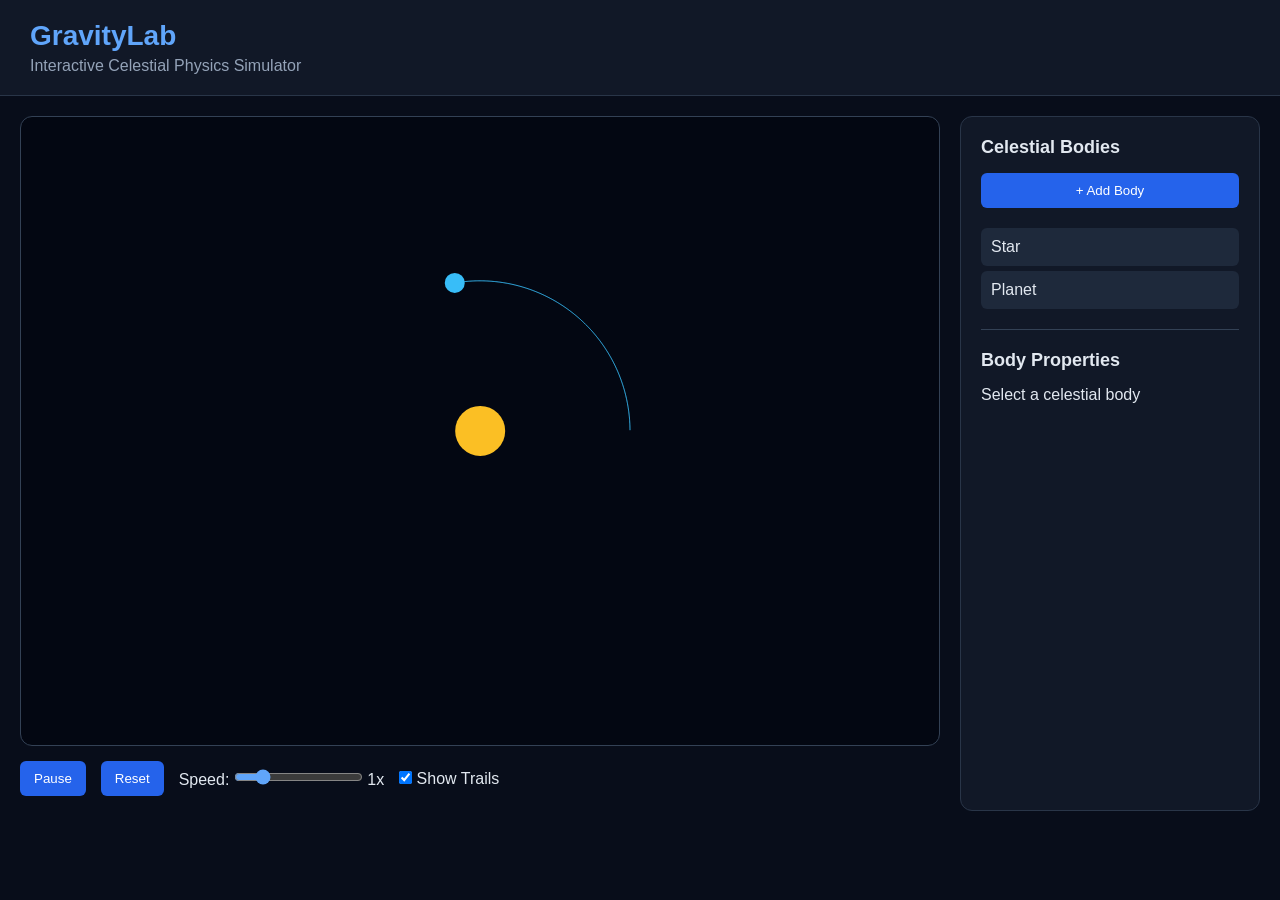
==== GravityLab/index.html @ 4f77f832 "Add files via upload" ====
<!DOCTYPE html>
<html lang="en">
<head>
    <meta charset="UTF-8">
    <meta name="viewport"
          content="width=device-width, initial-scale=1.0">

    <title>GravityLab</title>
    <link rel="stylesheet" href="style.css">
</head>
<body>

<header>
    <h1>GravityLab</h1>
    <p>Interactive Celestial Physics Simulator</p>
</header>

<main class="app-layout">

    <section class="universe-container">
        <canvas id="universe"></canvas>

        <div class="simulation-controls">
            <button id="playPauseBtn">Pause</button>
            <button id="resetBtn">Reset</button>

            <label>
                Speed:
                <input
                    type="range"
                    id="speedSlider"
                    min="0.1"
                    max="5"
                    step="0.1"
                    value="1"
                >
                <span id="speedValue">1x</span>
            </label>

            <label>
                <input
                    type="checkbox"
                    id="trailToggle"
                    checked
                >
                Show Trails
            </label>
        </div>
    </section>

    <aside class="control-panel">

        <h2>Celestial Bodies</h2>

        <button id="addBodyBtn" class="add-button">
            + Add Body
        </button>

        <div id="bodyList"></div>

        <hr>

        <h2>Body Properties</h2>

        <p id="selectedBodyName">
            Select a celestial body
        </p>

        <div id="bodyProperties" class="hidden">

            <label>
                Mass:
                <span id="massValue"></span>
                <input
                    type="range"
                    id="massSlider"
                    min="1"
                    max="20000"
                    step="1"
                >
            </label>

            <label>
                Radius:
                <span id="radiusValue"></span>
                <input
                    type="range"
                    id="radiusSlider"
                    min="3"
                    max="50"
                    step="1"
                >
            </label>

            <label>
                Velocity X:
                <input
                    type="number"
                    id="vxInput"
                    step="0.1"
                >
            </label>

            <label>
                Velocity Y:
                <input
                    type="number"
                    id="vyInput"
                    step="0.1"
                >
            </label>

            <button id="deleteBodyBtn" class="delete-button">
                Delete Body
            </button>

        </div>

    </aside>

</main>

<script src="script.js"></script>

</body>
</html>
---- GravityLab/style.css ----
* {
    margin: 0;
    padding: 0;
    box-sizing: border-box;
}

body {
    background: #080d1a;
    color: #e2e8f0;
    font-family: Arial, sans-serif;
}

header {
    padding: 20px 30px;
    background: #111827;
    border-bottom: 1px solid #293548;
}

h1 {
    color: #60a5fa;
    font-size: 28px;
}

header p {
    color: #94a3b8;
    margin-top: 5px;
}

.app-layout {
    display: grid;
    grid-template-columns: minmax(0, 1fr) 300px;
    gap: 20px;
    padding: 20px;
}

.universe-container {
    min-width: 0;
}

canvas {
    display: block;
    width: 100%;
    height: 70vh;
    background: #030712;
    border: 1px solid #334155;
    border-radius: 12px;
    cursor: crosshair;
}

.simulation-controls {
    display: flex;
    flex-wrap: wrap;
    align-items: center;
    gap: 15px;
    padding: 15px 0;
}

button {
    background: #2563eb;
    color: white;
    border: none;
    border-radius: 6px;
    padding: 10px 14px;
    cursor: pointer;
}

button:hover {
    background: #1d4ed8;
}

.control-panel {
    background: #111827;
    padding: 20px;
    border-radius: 12px;
    border: 1px solid #293548;
}

.control-panel h2 {
    font-size: 18px;
    margin-bottom: 15px;
}

.control-panel label {
    display: block;
    margin: 18px 0;
    font-size: 14px;
}

.control-panel input[type="range"],
.control-panel input[type="number"] {
    display: block;
    width: 100%;
    margin-top: 8px;
}

input[type="number"] {
    background: #1e293b;
    border: 1px solid #475569;
    border-radius: 6px;
    color: white;
    padding: 8px;
}

input[type="range"] {
    accent-color: #60a5fa;
}

.add-button {
    width: 100%;
    margin-bottom: 15px;
}

.delete-button {
    background: #dc2626;
    width: 100%;
}

.delete-button:hover {
    background: #b91c1c;
}

.body-item {
    padding: 10px;
    margin: 5px 0;
    background: #1e293b;
    border-radius: 6px;
    cursor: pointer;
}

.body-item:hover,
.body-item.selected {
    background: #334155;
}

.hidden {
    display: none;
}

hr {
    border: none;
    border-top: 1px solid #334155;
    margin: 20px 0;
}

@media (max-width: 800px) {
    .app-layout {
        grid-template-columns: 1fr;
    }
}
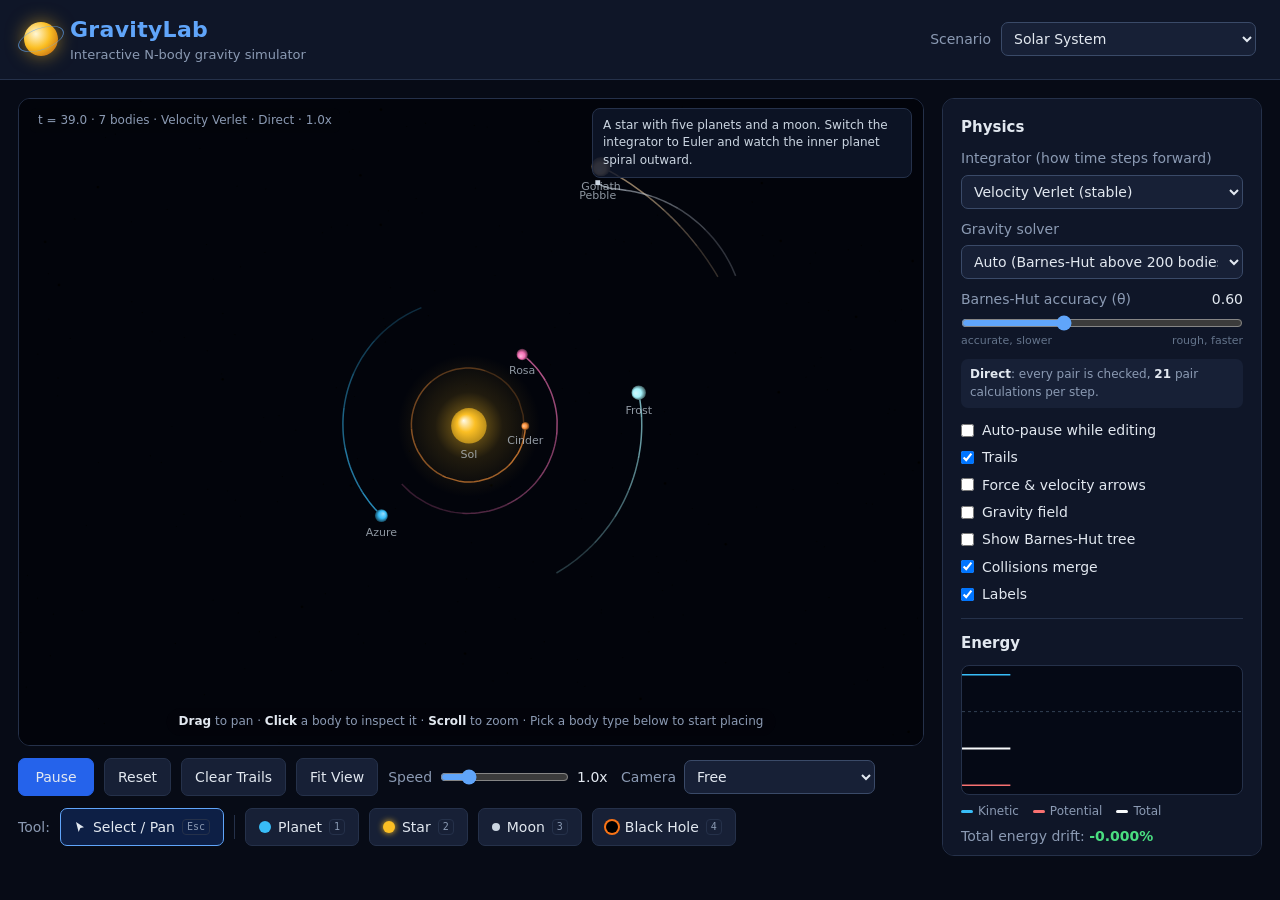
==== commit 8e2e5dcc: "Update to latest CSS, JS, and HTML files" ====
--- a/GravityLab/index.html
+++ b/GravityLab/index.html
@@ -1,127 +1,343 @@
-
-<!DOCTYPE html>
-<html lang="en">
-<head>
-    <meta charset="UTF-8">
-    <meta name="viewport"
-          content="width=device-width, initial-scale=1.0">
-
-    <title>GravityLab</title>
-    <link rel="stylesheet" href="style.css">
-</head>
-<body>
-
-<header>
-    <h1>GravityLab</h1>
-    <p>Interactive Celestial Physics Simulator</p>
-</header>
-
-<main class="app-layout">
-
-    <section class="universe-container">
-        <canvas id="universe"></canvas>
-
-        <div class="simulation-controls">
-            <button id="playPauseBtn">Pause</button>
-            <button id="resetBtn">Reset</button>
-
-            <label>
-                Speed:
-                <input
-                    type="range"
-                    id="speedSlider"
-                    min="0.1"
-                    max="5"
-                    step="0.1"
-                    value="1"
-                >
-                <span id="speedValue">1x</span>
-            </label>
-
-            <label>
-                <input
-                    type="checkbox"
-                    id="trailToggle"
-                    checked
-                >
-                Show Trails
-            </label>
-        </div>
-    </section>
-
-    <aside class="control-panel">
-
-        <h2>Celestial Bodies</h2>
-
-        <button id="addBodyBtn" class="add-button">
-            + Add Body
-        </button>
-
-        <div id="bodyList"></div>
-
-        <hr>
-
-        <h2>Body Properties</h2>
-
-        <p id="selectedBodyName">
-            Select a celestial body
-        </p>
-
-        <div id="bodyProperties" class="hidden">
-
-            <label>
-                Mass:
-                <span id="massValue"></span>
-                <input
-                    type="range"
-                    id="massSlider"
-                    min="1"
-                    max="20000"
-                    step="1"
-                >
-            </label>
-
-            <label>
-                Radius:
-                <span id="radiusValue"></span>
-                <input
-                    type="range"
-                    id="radiusSlider"
-                    min="3"
-                    max="50"
-                    step="1"
-                >
-            </label>
-
-            <label>
-                Velocity X:
-                <input
-                    type="number"
-                    id="vxInput"
-                    step="0.1"
-                >
-            </label>
-
-            <label>
-                Velocity Y:
-                <input
-                    type="number"
-                    id="vyInput"
-                    step="0.1"
-                >
-            </label>
-
-            <button id="deleteBodyBtn" class="delete-button">
-                Delete Body
-            </button>
-
-        </div>
-
-    </aside>
-
-</main>
-
-<script src="script.js"></script>
-
-</body>
-</html>
+<!DOCTYPE html>
+<html lang="en">
+<head>
+    <meta charset="UTF-8">
+    <meta name="viewport" content="width=device-width, initial-scale=1.0">
+    <title>GravityLab</title>
+    <link rel="stylesheet" href="style.css">
+</head>
+<body>
+
+<header class="topbar">
+    <div class="brand">
+        <div class="logo" aria-hidden="true"></div>
+        <div>
+            <h1>GravityLab</h1>
+            <p>Interactive N-body gravity simulator</p>
+        </div>
+    </div>
+    <div class="scenario-picker">
+        <label for="scenarioSelect">Scenario</label>
+        <select id="scenarioSelect">
+            <option value="solar">Solar System</option>
+            <option value="sunPlanet">Star &amp; Planet</option>
+            <option value="binary">Binary Stars</option>
+            <option value="figure8">Figure-8 (three bodies)</option>
+            <option value="slingshot">Gravity Assist</option>
+            <option value="blackhole">Black Hole Disk</option>
+            <option value="cluster">Random Cluster</option>
+            <option value="planetFormation">Planet Formation (1,500 rocks)</option>
+            <option value="galaxies">Galaxy Collision (3,000 stars)</option>
+            <option value="empty">Empty Space</option>
+        </select>
+    </div>
+</header>
+
+<main class="app-layout">
+
+    <section class="universe-container">
+
+        <div class="canvas-wrap">
+            <canvas id="universe"></canvas>
+
+            <div class="hud" id="hud"></div>
+
+            <div class="scenario-note" id="scenarioNote"></div>
+
+            <div class="canvas-hint" id="canvasHint"></div>
+        </div>
+
+        <div class="simulation-controls">
+            <button id="playPauseBtn" class="primary">Pause</button>
+            <button id="resetBtn">Reset</button>
+            <button id="clearTrailsBtn">Clear Trails</button>
+            <button id="centerViewBtn">Fit View</button>
+
+            <label class="inline">
+                Speed
+                <input type="range" id="speedSlider" min="0.1" max="5" step="0.1" value="1">
+                <span id="speedValue">1.0x</span>
+            </label>
+
+            <label class="inline">
+                Camera
+                <select id="cameraSelect">
+                    <option value="free">Free</option>
+                    <option value="com">Follow center of mass</option>
+                    <option value="selected">Follow selected body</option>
+                </select>
+            </label>
+        </div>
+
+        <div class="brush-bar">
+            <span class="brush-label">Tool:</span>
+            <button class="brush active" data-type="select">
+                <svg class="cursor-icon" width="12" height="12" viewBox="0 0 12 12" aria-hidden="true">
+                    <path d="M2 1 L10 6.2 L6.4 7 L4.6 11 Z" fill="currentColor"/>
+                </svg>Select / Pan <kbd>Esc</kbd>
+            </button>
+            <span class="brush-divider" aria-hidden="true"></span>
+            <button class="brush" data-type="planet">
+                <span class="swatch planet"></span>Planet <kbd>1</kbd>
+            </button>
+            <button class="brush" data-type="star">
+                <span class="swatch star"></span>Star <kbd>2</kbd>
+            </button>
+            <button class="brush" data-type="moon">
+                <span class="swatch moon"></span>Moon <kbd>3</kbd>
+            </button>
+            <button class="brush" data-type="blackhole">
+                <span class="swatch blackhole"></span>Black Hole <kbd>4</kbd>
+            </button>
+        </div>
+
+    </section>
+
+    <aside class="control-panel">
+
+        <section class="panel-section">
+            <h2>Physics</h2>
+
+            <label class="field">
+                Integrator (how time steps forward)
+                <select id="integratorSelect">
+                    <option value="verlet">Velocity Verlet (stable)</option>
+                    <option value="euler">Euler (simple, drifts)</option>
+                </select>
+            </label>
+
+            <label class="field">
+                Gravity solver
+                <select id="solverSelect">
+                    <option value="auto">Auto (Barnes-Hut above 200 bodies)</option>
+                    <option value="direct">Direct (exact, every pair)</option>
+                    <option value="bh">Barnes-Hut (fast, approximate)</option>
+                </select>
+            </label>
+
+            <div class="field">
+                <label for="thetaSlider">
+                    Barnes-Hut accuracy (&theta;) <span class="value" id="thetaValue">0.60</span>
+                </label>
+                <input type="range" id="thetaSlider" min="0.1" max="1.5" step="0.05" value="0.6">
+                <span class="range-ends"><span>accurate, slower</span><span>rough, faster</span></span>
+            </div>
+
+            <p class="solver-stats" id="solverStats"></p>
+
+            <div class="toggles">
+                <label title="Pauses the simulation while you drag a slider or type in a box, then resumes">
+                    <input type="checkbox" id="autoPauseToggle"> Auto-pause while editing
+                </label>
+                <label><input type="checkbox" id="trailToggle" checked> Trails</label>
+                <label><input type="checkbox" id="vectorToggle"> Force &amp; velocity arrows</label>
+                <label><input type="checkbox" id="fieldToggle"> Gravity field</label>
+                <label><input type="checkbox" id="treeToggle"> Show Barnes-Hut tree</label>
+                <label><input type="checkbox" id="mergeToggle" checked> Collisions merge</label>
+                <label><input type="checkbox" id="labelToggle" checked> Labels</label>
+            </div>
+
+            <p class="legend-note hidden" id="vectorLegend">
+                <span class="dot" style="background:#4ade80"></span>velocity
+                <span class="dot" style="background:#fb923c"></span>acceleration (gravity)
+                <br>Arrow lengths are scaled down to fit on screen.
+            </p>
+
+            <p class="legend-note hidden" id="treeLegend">
+                Each square holds up to 8 bodies before splitting into four.
+                Select a body to see what its group uses:
+                <br><span class="dot" style="background:#fb923c"></span>far squares, each pulling as one mass at its dot
+                <br><span class="dot" style="background:#22d3ee"></span>nearby bodies, calculated one by one
+            </p>
+        </section>
+
+        <section class="panel-section">
+            <h2>Energy</h2>
+            <canvas id="energyChart"></canvas>
+            <div class="energy-legend">
+                <span><i style="background:#38bdf8"></i>Kinetic</span>
+                <span><i style="background:#f87171"></i>Potential</span>
+                <span><i style="background:#f8fafc"></i>Total</span>
+            </div>
+            <p class="drift">
+                Total energy drift: <b id="driftValue">0.000%</b>
+            </p>
+        </section>
+
+        <section class="panel-section">
+            <h2>Bodies <span class="count" id="bodyCount"></span></h2>
+            <div id="bodyList"></div>
+        </section>
+
+        <section class="panel-section">
+            <h2>Selected Body</h2>
+
+            <p id="selectedBodyName" class="muted">Click a body to inspect it</p>
+
+            <div id="bodyProperties" class="hidden">
+
+                <div class="field">
+                    <label for="massInput">Mass</label>
+                    <div class="slider-row">
+                        <input type="range" id="massSlider" min="0" max="1000" step="1" aria-label="Mass slider">
+                        <input type="number" id="massInput" min="0.01" max="1000000" step="any">
+                    </div>
+                </div>
+
+                <div class="field">
+                    <label for="radiusInput">Radius</label>
+                    <div class="slider-row">
+                        <input type="range" id="radiusSlider" min="1" max="60" step="0.5" aria-label="Radius slider">
+                        <input type="number" id="radiusInput" min="1" max="60" step="0.5">
+                    </div>
+                </div>
+
+                <div class="two-col">
+                    <label class="field">
+                        Velocity X
+                        <input type="number" id="vxInput" step="0.1">
+                    </label>
+                    <label class="field">
+                        Velocity Y
+                        <input type="number" id="vyInput" step="0.1">
+                    </label>
+                </div>
+
+                <p class="muted small">Speed: <b id="speedReadout">0</b></p>
+
+                <div class="two-col">
+                    <button id="orbitBtn">Make it orbit</button>
+                    <button id="deleteBodyBtn" class="danger">Delete</button>
+                </div>
+
+            </div>
+        </section>
+
+        <details class="panel-section explainer">
+            <summary>How it works</summary>
+
+            <h3>1. Newton's law of gravity</h3>
+            <p>
+                Every body pulls on every other body. The pull from a body
+                of mass <i>M</i> at distance <i>r</i> gives an acceleration of
+                <code>a = G&middot;M / r&sup2;</code>, pointing toward it.
+                Each body adds up the pulls from all the others. We visit
+                each <em>pair</em> only once and apply equal and opposite
+                forces (Newton's third law), which halves the work.
+            </p>
+
+            <h3>2. Stepping through time</h3>
+            <p>
+                A computer can't run time continuously, so we take tiny
+                steps of length <code>dt</code>.
+            </p>
+            <p>
+                <b>Euler</b> moves each body using its current velocity, then
+                updates the velocity. It's simple, but every step adds a little
+                energy, so orbits slowly spiral outward.
+            </p>
+            <p>
+                <b>Velocity Verlet</b> does a half-step "kick" to the velocity,
+                moves ("drift"), recomputes gravity, then does the second
+                half-kick. It's <em>symplectic</em>: it preserves the geometry of
+                the motion, so energy errors stay tiny and don't grow. Switch
+                integrators and watch the energy graph.
+            </p>
+
+            <h3>3. Energy</h3>
+            <p>
+                Kinetic energy is <code>&frac12;mv&sup2;</code> and gravitational
+                potential energy is <code>&minus;G&middot;m&#8321;m&#8322; / r</code>.
+                With nothing outside the system, their sum should stay constant.
+                The white line on the graph is that total. A flat line means the
+                simulation is trustworthy.
+            </p>
+
+            <h3>4. Softening</h3>
+            <p>
+                Real gravity becomes infinite when two bodies touch
+                (<i>r</i> &rarr; 0). We use <code>r&sup2; + &epsilon;&sup2;</code>
+                with a small &epsilon; so very close passes don't explode.
+            </p>
+
+            <h3>5. Collisions</h3>
+            <p>
+                When two bodies touch they merge. Mass and momentum are
+                conserved exactly, but some kinetic energy turns into heat,
+                so the total energy line jumps (marked with a dashed line).
+                The amount lost is
+                <code>&frac12;&middot;&mu;&middot;v&sup2;</code>, where
+                <i>v</i> is their relative speed and
+                <code>&mu; = m&#8321;m&#8322; / (m&#8321; + m&#8322;)</code>.
+                The drift readout allows for exactly that loss, so it only
+                counts real numerical error. To find bodies quickly, collisions
+                use "sweep and prune": bodies are sorted left to right, and each
+                one only checks neighbours that overlap it horizontally.
+            </p>
+
+            <h3>6. The gravity field</h3>
+            <p>
+                The glow shows how deep the gravitational "well" is at each
+                point. The rings are lines of equal potential: a body released
+                at rest falls straight across them, downhill. Gravity has no
+                edge; it reaches forever and just gets weaker, so the glow fades
+                out smoothly instead of stopping.
+            </p>
+
+            <h3>7. Barnes-Hut: thousands of bodies</h3>
+            <p>
+                Checking every pair gets slow fast: 1,500 bodies means over a
+                million pairs, every step. The Barnes-Hut method (1986) splits
+                space into squares, then splits crowded squares into four
+                smaller ones, building a <em>quadtree</em>.
+            </p>
+            <p>
+                A distant cluster pulls almost exactly like one body with the
+                cluster's total mass at its centre of mass. So if a square is
+                small compared to its distance (<code>size / distance &lt; &theta;</code>),
+                its whole contents count as one pull. Nearby bodies are still
+                calculated one by one. The work grows like
+                <code>n log n</code> instead of <code>n&sup2;</code>.
+            </p>
+            <p>
+                The catch: it's an approximation. Turn on "Show Barnes-Hut
+                tree", select a body, and move the &theta; slider to see the
+                trade-off between speed and accuracy. The energy graph shows
+                the small extra error compared to the exact method.
+            </p>
+
+            <h3>8. Colliding galaxies</h3>
+            <p>
+                Each galaxy is a black hole plus 1,500 "stars" (each one
+                standing for millions of real stars) on circular orbits. Real
+                stars are so far apart that they practically never hit each
+                other, so here they pass straight through each other: a
+                <em>collisionless</em> system. Only gravity shapes it.
+            </p>
+            <p>
+                Tidal tails form because gravity weakens with distance: the
+                other galaxy pulls its near side harder than its centre, and
+                its centre harder than its far side, stretching it out. A
+                galaxy spinning the same way as the encounter (prograde) stays
+                lined up with that stretch for longer, so its outer stars get
+                flung into long tails. One spinning the other way (retrograde)
+                barely changes. Alar and Juri Toomre showed this with a simple
+                computer model in 1972; it explained the strange shapes of
+                real galaxies like the Antennae.
+            </p>
+            <p>
+                Galaxy centres aren't points: the black hole sits in a dense
+                ball of stars. So this scenario uses more softening
+                (&epsilon; = 15), which also keeps the energy error around
+                0.1% instead of 5%.
+            </p>
+        </details>
+
+    </aside>
+
+</main>
+
+<script src="script.js"></script>
+
+</body>
+</html>
--- a/GravityLab/style.css
+++ b/GravityLab/style.css
@@ -1,150 +1,579 @@
-
-* {
-    margin: 0;
-    padding: 0;
-    box-sizing: border-box;
-}
-
-body {
-    background: #080d1a;
-    color: #e2e8f0;
-    font-family: Arial, sans-serif;
-}
-
-header {
-    padding: 20px 30px;
-    background: #111827;
-    border-bottom: 1px solid #293548;
-}
-
-h1 {
-    color: #60a5fa;
-    font-size: 28px;
-}
-
-header p {
-    color: #94a3b8;
-    margin-top: 5px;
-}
-
-.app-layout {
-    display: grid;
-    grid-template-columns: minmax(0, 1fr) 300px;
-    gap: 20px;
-    padding: 20px;
-}
-
-.universe-container {
-    min-width: 0;
-}
-
-canvas {
-    display: block;
-    width: 100%;
-    height: 70vh;
-    background: #030712;
-    border: 1px solid #334155;
-    border-radius: 12px;
-    cursor: crosshair;
-}
-
-.simulation-controls {
-    display: flex;
-    flex-wrap: wrap;
-    align-items: center;
-    gap: 15px;
-    padding: 15px 0;
-}
-
-button {
-    background: #2563eb;
-    color: white;
-    border: none;
-    border-radius: 6px;
-    padding: 10px 14px;
-    cursor: pointer;
-}
-
-button:hover {
-    background: #1d4ed8;
-}
-
-.control-panel {
-    background: #111827;
-    padding: 20px;
-    border-radius: 12px;
-    border: 1px solid #293548;
-}
-
-.control-panel h2 {
-    font-size: 18px;
-    margin-bottom: 15px;
-}
-
-.control-panel label {
-    display: block;
-    margin: 18px 0;
-    font-size: 14px;
-}
-
-.control-panel input[type="range"],
-.control-panel input[type="number"] {
-    display: block;
-    width: 100%;
-    margin-top: 8px;
-}
-
-input[type="number"] {
-    background: #1e293b;
-    border: 1px solid #475569;
-    border-radius: 6px;
-    color: white;
-    padding: 8px;
-}
-
-input[type="range"] {
-    accent-color: #60a5fa;
-}
-
-.add-button {
-    width: 100%;
-    margin-bottom: 15px;
-}
-
-.delete-button {
-    background: #dc2626;
-    width: 100%;
-}
-
-.delete-button:hover {
-    background: #b91c1c;
-}
-
-.body-item {
-    padding: 10px;
-    margin: 5px 0;
-    background: #1e293b;
-    border-radius: 6px;
-    cursor: pointer;
-}
-
-.body-item:hover,
-.body-item.selected {
-    background: #334155;
-}
-
-.hidden {
-    display: none;
-}
-
-hr {
-    border: none;
-    border-top: 1px solid #334155;
-    margin: 20px 0;
-}
-
-@media (max-width: 800px) {
-    .app-layout {
-        grid-template-columns: 1fr;
-    }
-}
+* {
+    margin: 0;
+    padding: 0;
+    box-sizing: border-box;
+}
+
+:root {
+    --bg: #070b16;
+    --panel: #0f1628;
+    --panel-2: #172036;
+    --border: #25314a;
+    --text: #e2e8f0;
+    --muted: #8b9ab3;
+    --accent: #60a5fa;
+    --accent-strong: #2563eb;
+    --danger: #dc2626;
+}
+
+body {
+    background: var(--bg);
+    color: var(--text);
+    font-family: system-ui, -apple-system, "Segoe UI", Roboto, Arial, sans-serif;
+    font-size: 14px;
+    line-height: 1.45;
+}
+
+/* ---------- Header ---------- */
+
+.topbar {
+    display: flex;
+    align-items: center;
+    justify-content: space-between;
+    gap: 16px;
+    flex-wrap: wrap;
+    padding: 14px 24px;
+    background: var(--panel);
+    border-bottom: 1px solid var(--border);
+}
+
+.brand {
+    display: flex;
+    align-items: center;
+    gap: 12px;
+}
+
+.logo {
+    width: 34px;
+    height: 34px;
+    border-radius: 50%;
+    background: radial-gradient(circle at 35% 35%, #fff7d6, #fbbf24 45%, #b45309 100%);
+    box-shadow: 0 0 18px rgba(251, 191, 36, 0.55);
+    position: relative;
+}
+
+.logo::after {
+    content: "";
+    position: absolute;
+    inset: -7px;
+    border: 1.5px solid rgba(96, 165, 250, 0.7);
+    border-radius: 50%;
+    transform: rotate(-20deg) scaleY(0.45);
+}
+
+h1 {
+    color: var(--accent);
+    font-size: 22px;
+    letter-spacing: 0.3px;
+}
+
+.brand p {
+    color: var(--muted);
+    font-size: 13px;
+}
+
+.scenario-picker {
+    display: flex;
+    align-items: center;
+    gap: 10px;
+    color: var(--muted);
+}
+
+.scenario-picker select {
+    min-width: 210px;
+    font-size: 14px;
+}
+
+/* ---------- Layout ---------- */
+
+.app-layout {
+    display: grid;
+    grid-template-columns: minmax(0, 1fr) 320px;
+    gap: 18px;
+    padding: 18px;
+    align-items: start;
+}
+
+.universe-container {
+    min-width: 0;
+}
+
+.canvas-wrap {
+    position: relative;
+}
+
+canvas#universe {
+    display: block;
+    width: 100%;
+    height: 72vh;
+    min-height: 380px;
+    background: #02040b;
+    border: 1px solid var(--border);
+    border-radius: 12px;
+    cursor: grab;
+    touch-action: none;
+}
+
+.hud {
+    position: absolute;
+    top: 10px;
+    left: 12px;
+    font-size: 12px;
+    color: var(--muted);
+    font-variant-numeric: tabular-nums;
+    pointer-events: none;
+    background: rgba(2, 4, 11, 0.6);
+    padding: 4px 8px;
+    border-radius: 6px;
+}
+
+.scenario-note {
+    position: absolute;
+    top: 10px;
+    right: 12px;
+    max-width: 320px;
+    font-size: 12px;
+    color: #cbd5e1;
+    background: rgba(15, 22, 40, 0.85);
+    border: 1px solid var(--border);
+    padding: 8px 10px;
+    border-radius: 8px;
+    pointer-events: none;
+}
+
+.scenario-note:empty {
+    display: none;
+}
+
+.canvas-hint {
+    position: absolute;
+    bottom: 10px;
+    left: 50%;
+    transform: translateX(-50%);
+    font-size: 12px;
+    color: var(--muted);
+    background: rgba(2, 4, 11, 0.7);
+    padding: 5px 12px;
+    border-radius: 999px;
+    white-space: nowrap;
+    pointer-events: none;
+}
+
+.canvas-hint b {
+    color: var(--text);
+    font-weight: 600;
+}
+
+/* ---------- Controls ---------- */
+
+.simulation-controls,
+.brush-bar {
+    display: flex;
+    flex-wrap: wrap;
+    align-items: center;
+    gap: 10px;
+    padding-top: 12px;
+}
+
+button {
+    background: var(--panel-2);
+    color: var(--text);
+    border: 1px solid var(--border);
+    border-radius: 7px;
+    padding: 8px 13px;
+    font: inherit;
+    cursor: pointer;
+    transition: background 0.15s, border-color 0.15s;
+}
+
+button:hover {
+    background: #22304d;
+    border-color: #36476a;
+}
+
+button.primary {
+    background: var(--accent-strong);
+    border-color: var(--accent-strong);
+    min-width: 76px;
+}
+
+button.primary:hover {
+    background: #1d4ed8;
+}
+
+button.danger {
+    background: var(--danger);
+    border-color: var(--danger);
+}
+
+button.danger:hover {
+    background: #b91c1c;
+}
+
+label.inline {
+    display: flex;
+    align-items: center;
+    gap: 8px;
+    color: var(--muted);
+}
+
+#speedValue {
+    color: var(--text);
+    min-width: 34px;
+    font-variant-numeric: tabular-nums;
+}
+
+select,
+input[type="number"] {
+    background: var(--panel-2);
+    border: 1px solid #3a4a68;
+    border-radius: 7px;
+    color: var(--text);
+    padding: 7px 8px;
+    font: inherit;
+}
+
+input[type="range"] {
+    accent-color: var(--accent);
+}
+
+.brush-label {
+    color: var(--muted);
+}
+
+.brush {
+    display: flex;
+    align-items: center;
+    gap: 7px;
+}
+
+.brush.active {
+    border-color: var(--accent);
+    background: rgba(37, 99, 235, 0.22);
+}
+
+.brush-divider {
+    width: 1px;
+    height: 24px;
+    background: var(--border);
+}
+
+.cursor-icon {
+    color: var(--text);
+}
+
+kbd {
+    font-size: 10px;
+    color: var(--muted);
+    border: 1px solid var(--border);
+    border-radius: 4px;
+    padding: 0 4px;
+}
+
+.swatch {
+    width: 12px;
+    height: 12px;
+    border-radius: 50%;
+    display: inline-block;
+}
+
+.swatch.planet { background: #38bdf8; }
+.swatch.star { background: #fbbf24; box-shadow: 0 0 6px #fbbf24; }
+.swatch.moon { background: #cbd5e1; width: 8px; height: 8px; }
+.swatch.blackhole { background: #000; box-shadow: 0 0 0 2px #f97316; }
+
+/* ---------- Side panel ---------- */
+
+.control-panel {
+    background: var(--panel);
+    border: 1px solid var(--border);
+    border-radius: 12px;
+    padding: 4px 18px;
+    max-height: calc(72vh + 110px);
+    overflow-y: auto;
+}
+
+.panel-section {
+    padding: 14px 0;
+    border-bottom: 1px solid var(--border);
+}
+
+.panel-section:last-child {
+    border-bottom: none;
+}
+
+.control-panel h2 {
+    font-size: 15px;
+    margin-bottom: 10px;
+    display: flex;
+    align-items: center;
+    gap: 8px;
+}
+
+.count {
+    font-size: 12px;
+    color: var(--muted);
+    font-weight: normal;
+}
+
+.field {
+    display: block;
+    margin: 10px 0;
+    color: var(--muted);
+}
+
+.field > select,
+.field > input[type="range"],
+.field > input[type="number"] {
+    display: block;
+    width: 100%;
+    margin-top: 6px;
+}
+
+/* Slider with a number box beside it for exact values */
+.slider-row {
+    display: flex;
+    align-items: center;
+    gap: 10px;
+    margin-top: 6px;
+}
+
+.slider-row input[type="range"] {
+    flex: 1;
+    min-width: 0;
+}
+
+.slider-row input[type="number"] {
+    width: 92px;
+    flex-shrink: 0;
+    padding: 5px 7px;
+    font-variant-numeric: tabular-nums;
+}
+
+.value {
+    color: var(--text);
+    float: right;
+    font-variant-numeric: tabular-nums;
+}
+
+.range-ends {
+    display: flex;
+    justify-content: space-between;
+    font-size: 11px;
+    color: #64748b;
+    margin-top: 2px;
+}
+
+.solver-stats {
+    font-size: 12px;
+    color: var(--muted);
+    background: var(--panel-2);
+    border-radius: 7px;
+    padding: 7px 9px;
+    margin: 4px 0 12px;
+    font-variant-numeric: tabular-nums;
+}
+
+.solver-stats b {
+    color: var(--text);
+}
+
+.solver-stats .speedup {
+    color: #4ade80;
+}
+
+.body-item.more {
+    cursor: default;
+    color: var(--muted);
+    font-size: 12px;
+    background: transparent;
+    border: 1px dashed var(--border);
+}
+
+.body-item.more:hover {
+    background: transparent;
+}
+
+.toggles {
+    display: grid;
+    gap: 7px;
+    margin-top: 6px;
+}
+
+.toggles label {
+    display: flex;
+    align-items: center;
+    gap: 8px;
+    cursor: pointer;
+}
+
+.legend-note {
+    margin-top: 8px;
+    font-size: 12px;
+    color: var(--muted);
+}
+
+.dot {
+    display: inline-block;
+    width: 9px;
+    height: 9px;
+    border-radius: 50%;
+    margin: 0 4px 0 6px;
+}
+
+#energyChart {
+    display: block;
+    width: 100%;
+    height: 130px;
+    background: #050915;
+    border: 1px solid var(--border);
+    border-radius: 8px;
+}
+
+.energy-legend {
+    display: flex;
+    gap: 14px;
+    font-size: 12px;
+    color: var(--muted);
+    margin-top: 8px;
+}
+
+.energy-legend i {
+    display: inline-block;
+    width: 12px;
+    height: 3px;
+    border-radius: 2px;
+    vertical-align: middle;
+    margin-right: 5px;
+}
+
+.drift {
+    margin-top: 6px;
+    color: var(--muted);
+}
+
+.drift b {
+    font-variant-numeric: tabular-nums;
+    color: #4ade80;
+}
+
+.drift b.bad {
+    color: #f87171;
+}
+
+#bodyList {
+    max-height: 190px;
+    overflow-y: auto;
+}
+
+.body-item {
+    display: flex;
+    align-items: center;
+    gap: 9px;
+    padding: 7px 9px;
+    margin: 4px 0;
+    background: var(--panel-2);
+    border: 1px solid transparent;
+    border-radius: 7px;
+    cursor: pointer;
+}
+
+.body-item .mass {
+    margin-left: auto;
+    color: var(--muted);
+    font-size: 12px;
+    font-variant-numeric: tabular-nums;
+}
+
+.body-item:hover {
+    background: #22304d;
+}
+
+.body-item.selected {
+    border-color: var(--accent);
+    background: #1c2a47;
+}
+
+.body-dot {
+    width: 10px;
+    height: 10px;
+    border-radius: 50%;
+    flex-shrink: 0;
+}
+
+.muted {
+    color: var(--muted);
+}
+
+.small {
+    font-size: 12px;
+    margin-bottom: 10px;
+}
+
+#selectedBodyName:not(.muted) {
+    font-weight: 600;
+    font-size: 15px;
+}
+
+.two-col {
+    display: grid;
+    grid-template-columns: 1fr 1fr;
+    gap: 10px;
+}
+
+.two-col label.field {
+    margin: 6px 0;
+}
+
+.hidden {
+    display: none !important;
+}
+
+/* ---------- Explainer ---------- */
+
+.explainer summary {
+    font-size: 15px;
+    font-weight: 700;
+    cursor: pointer;
+    color: var(--accent);
+}
+
+.explainer h3 {
+    font-size: 13px;
+    margin: 14px 0 4px;
+}
+
+.explainer p {
+    color: #b8c4d6;
+    margin-bottom: 6px;
+}
+
+.explainer code {
+    background: var(--panel-2);
+    padding: 1px 5px;
+    border-radius: 4px;
+    font-size: 12px;
+    color: #fde68a;
+}
+
+/* ---------- Small screens ---------- */
+
+@media (max-width: 900px) {
+    .app-layout {
+        grid-template-columns: 1fr;
+    }
+
+    .control-panel {
+        max-height: none;
+    }
+
+    .canvas-hint {
+        white-space: normal;
+        width: 92%;
+        text-align: center;
+    }
+
+    .scenario-note {
+        display: none;
+    }
+}
